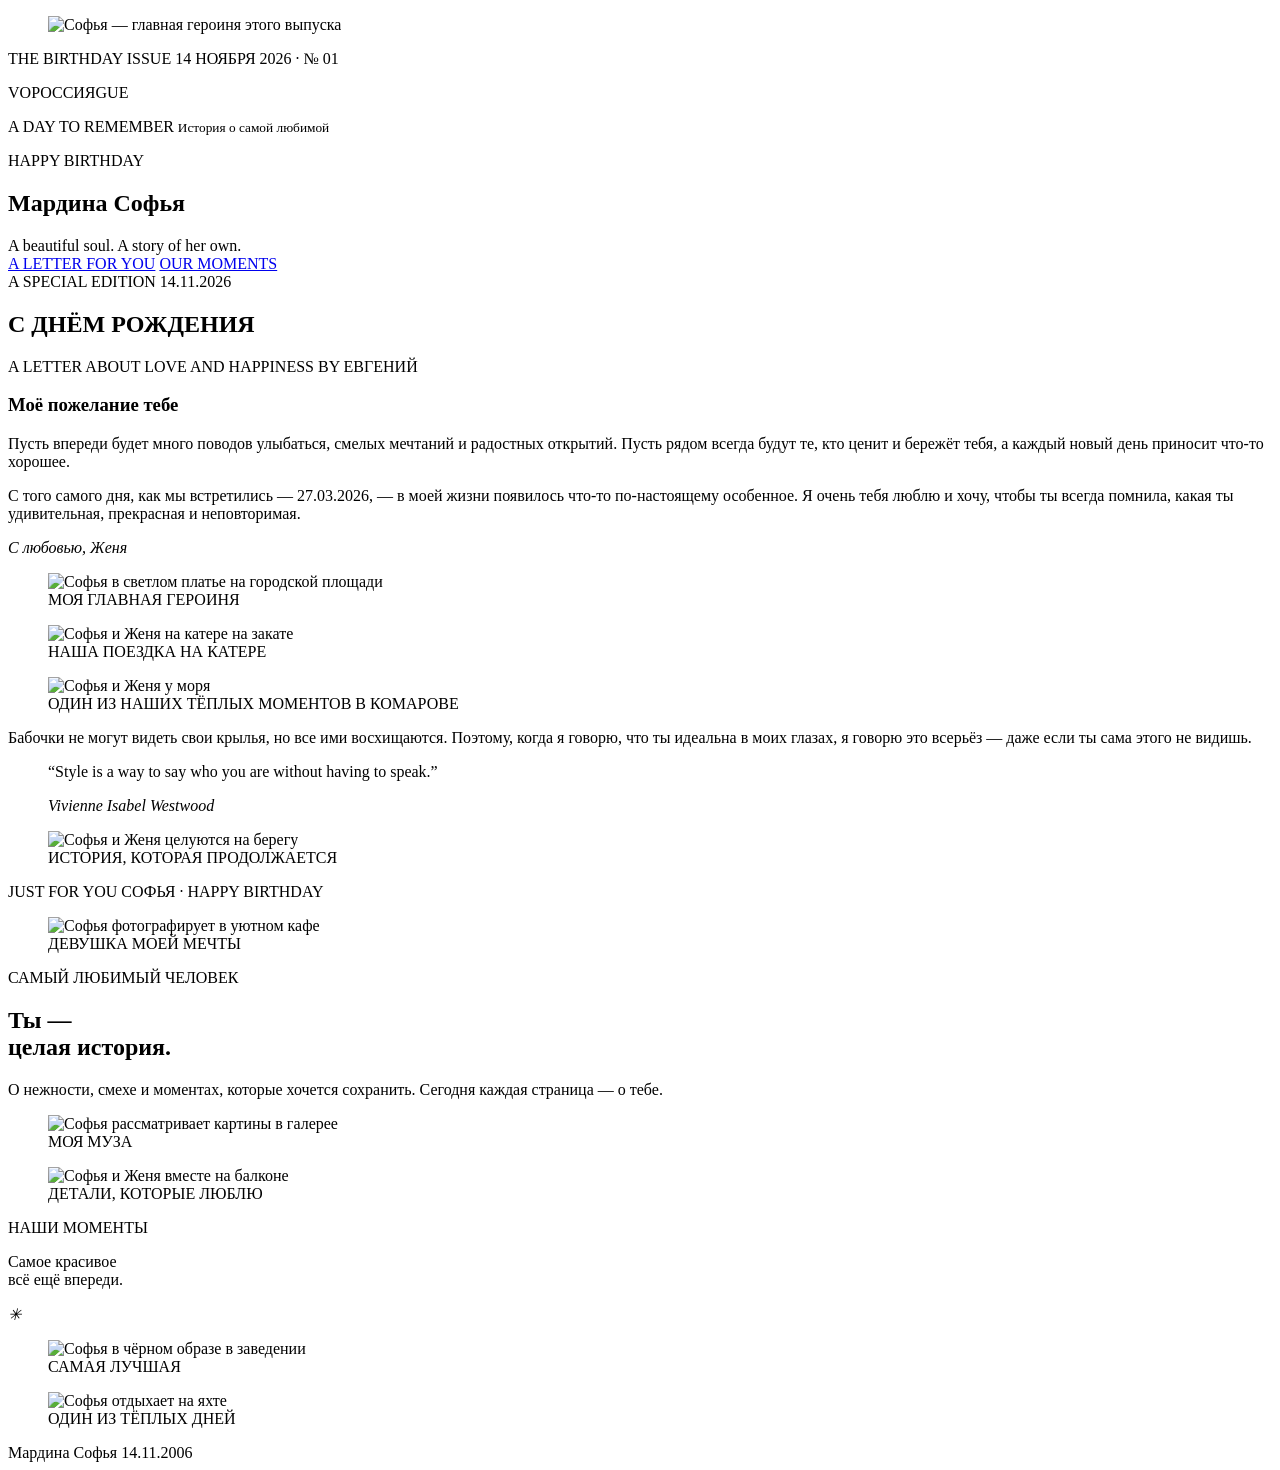
==== index.html @ 13d0acec "Add files via upload" ====
<!doctype html>
<html lang="ru">
	<head>
		<meta charset="utf-8" />
		<meta name="viewport" content="width=device-width, initial-scale=1" />
		<meta name="theme-color" content="#f3d5db" />
		<title>Happy Birthday, Софья!</title>
		<link rel="stylesheet" href="css/style.css" />
	</head>
	<body>
		<main>
			<section class="hero" id="home">
				<figure class="hero-photo">
					<img
						src="./img/обложка.jpg"
						alt="Софья — главная героиня этого выпуска"
					/>
				</figure>
				<div class="cover-shade" aria-hidden="true"></div>
				<div class="cover-topline">
					<span>THE BIRTHDAY ISSUE</span>
					<span>14 НОЯБРЯ 2026 · № 01</span>
				</div>
				<p class="cover-masthead" aria-label="Vogue Россия">
					V<span class="cover-o"
						>O<span class="cover-country">РОССИЯ</span></span
					>GUE
				</p>
				<div class="cover-edition">
					<span>A DAY TO</span>
					<span>REMEMBER</span>
					<small>История о самой любимой</small>
				</div>
				<div class="cover-title">
					<p>HAPPY BIRTHDAY</p>
					<h1>Мардина Софья</h1>
					<span>A beautiful soul. A story of her own.</span>
				</div>
				<nav class="cover-links" aria-label="Разделы сайта">
					<a href="#letter">A LETTER FOR YOU</a>
					<a href="#photos">OUR MOMENTS</a>
				</nav>
			</section>

			<section class="letter" id="letter">
				<article class="feature-article">
					<header class="feature-header">
						<div class="feature-meta">
							<span>A SPECIAL EDITION</span>
							<time datetime="2026-11-14">14.11.2026</time>
						</div>
						<h2>С ДНЁМ РОЖДЕНИЯ</h2>
						<div class="feature-subhead">
							<span>A LETTER ABOUT LOVE AND HAPPINESS</span>
							<span>BY ЕВГЕНИЙ</span>
						</div>
					</header>

					<div class="feature-grid">
						<div class="feature-copy feature-intro">
							<h3>Моё пожелание тебе</h3>
							<p>
								Пусть впереди будет много поводов улыбаться, смелых мечтаний и
								радостных открытий. Пусть рядом всегда будут те, кто ценит и
								бережёт тебя, а каждый новый день приносит что-то хорошее.
							</p>
							<p>
								С того самого дня, как мы встретились — 27.03.2026, — в моей
								жизни появилось что-то по-настоящему особенное. Я очень тебя
								люблю и хочу, чтобы ты всегда помнила, какая ты удивительная,
								прекрасная и неповторимая.
							</p>
							<cite>С любовью, Женя</cite>
						</div>

						<figure class="feature-photo feature-photo-top">
							<img
								class="feature-image"
								src="./img/Платье.jpg"
								alt="Софья в светлом платье на городской площади"
							/>
							<figcaption>МОЯ ГЛАВНАЯ ГЕРОИНЯ</figcaption>
						</figure>

						<figure class="feature-photo feature-photo-extra">
							<img
								class="feature-image"
								src="./img/на катере.jpg"
								alt="Софья и Женя на катере на закате"
							/>
							<figcaption>НАША ПОЕЗДКА НА КАТЕРЕ</figcaption>
						</figure>

						<figure class="feature-photo feature-photo-middle">
							<img
								class="feature-image"
								src="./img/комарова.jpg"
								alt="Софья и Женя у моря"
							/>
							<figcaption>ОДИН ИЗ НАШИХ ТЁПЛЫХ МОМЕНТОВ В КОМАРОВЕ</figcaption>
						</figure>

						<div class="feature-copy feature-butterfly">
							<p>
								Бабочки не могут видеть свои крылья, но все ими восхищаются.
								Поэтому, когда я говорю, что ты идеальна в моих глазах, я говорю
								это всерьёз — даже если ты сама этого не видишь.
							</p>
						</div>

						<div class="feature-copy feature-closing">
							<blockquote class="feature-quote">
								<p>
									“Style is a way to say who you are without having to speak.”
								</p>
								<cite>Vivienne Isabel Westwood</cite>
							</blockquote>
						</div>

						<figure class="feature-photo feature-photo-bottom">
							<img
								class="feature-image"
								src="./img/поцелуй.jpg"
								alt="Софья и Женя целуются на берегу"
							/>
							<figcaption>ИСТОРИЯ, КОТОРАЯ ПРОДОЛЖАЕТСЯ</figcaption>
						</figure>
					</div>

					<footer class="feature-footer">
						<span>JUST FOR YOU</span>
						<span>СОФЬЯ · HAPPY BIRTHDAY</span>
					</footer>
				</article>
			</section>

			<section class="memories" id="photos">
				<div class="editorial-wrap">
					<div
						class="editorial-grid"
						role="group"
						aria-label="Макет журнальной фотосессии"
					>
						<figure class="editorial-photo editorial-photo-main">
							<img
								class="photo-image"
								src="./img/кафе.jpg"
								alt="Софья фотографирует в уютном кафе"
							/>
							<figcaption>ДЕВУШКА МОЕЙ МЕЧТЫ</figcaption>
						</figure>

						<article class="editorial-story">
							<p class="editorial-kicker">САМЫЙ ЛЮБИМЫЙ ЧЕЛОВЕК</p>
							<h2>Ты —<br />целая история.</h2>
							<p>
								О нежности, смехе и моментах, которые хочется сохранить. Сегодня
								каждая страница — о тебе.
							</p>
						</article>

						<figure class="editorial-photo editorial-photo-portrait">
							<img
								class="photo-image"
								src="./img/карины.jpg"
								alt="Софья рассматривает картины в галерее"
							/>
							<figcaption>МОЯ МУЗА</figcaption>
						</figure>

						<figure class="editorial-photo editorial-photo-detail">
							<img
								class="photo-image"
								src="./img/на балконе.jpg"
								alt="Софья и Женя вместе на балконе"
							/>
							<figcaption>ДЕТАЛИ, КОТОРЫЕ ЛЮБЛЮ</figcaption>
						</figure>

						<div class="editorial-quote">
							<span>НАШИ МОМЕНТЫ</span>
							<p>Самое красивое<br />всё ещё впереди.</p>
							<i aria-hidden="true">✳</i>
						</div>

						<figure class="editorial-photo editorial-photo-wide">
							<img
								class="photo-image"
								src="./img/в заведении.jpg"
								alt="Софья в чёрном образе в заведении"
							/>
							<figcaption>САМАЯ ЛУЧШАЯ</figcaption>
						</figure>

						<figure class="editorial-photo editorial-photo-small">
							<img
								class="photo-image"
								src="./img/яхта.jpg"
								alt="Софья отдыхает на яхте"
							/>
							<figcaption>ОДИН ИЗ ТЁПЛЫХ ДНЕЙ</figcaption>
						</figure>
					</div>

					<footer class="editorial-footer">
						<span>Мардина Софья</span>
						<span>14.11.2006</span>
					</footer>
				</div>
			</section>
		</main>
	</body>
</html>
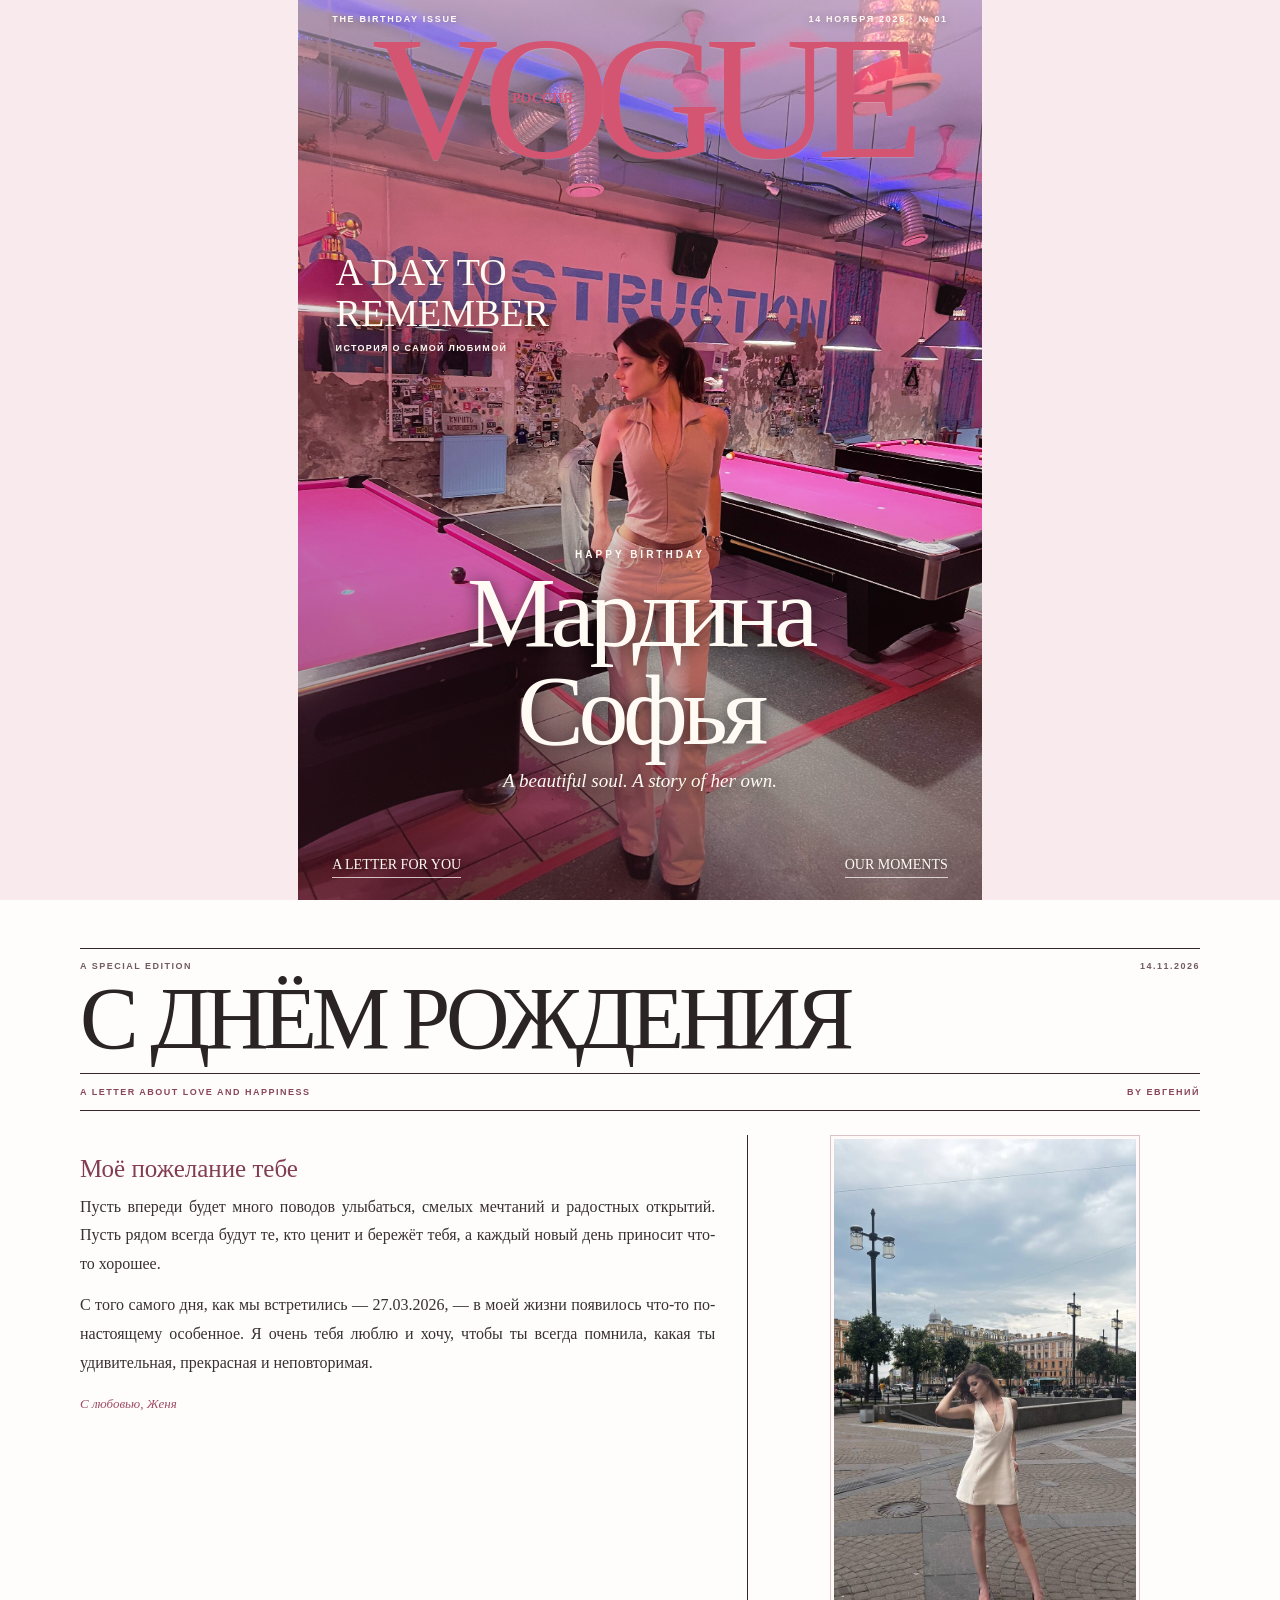
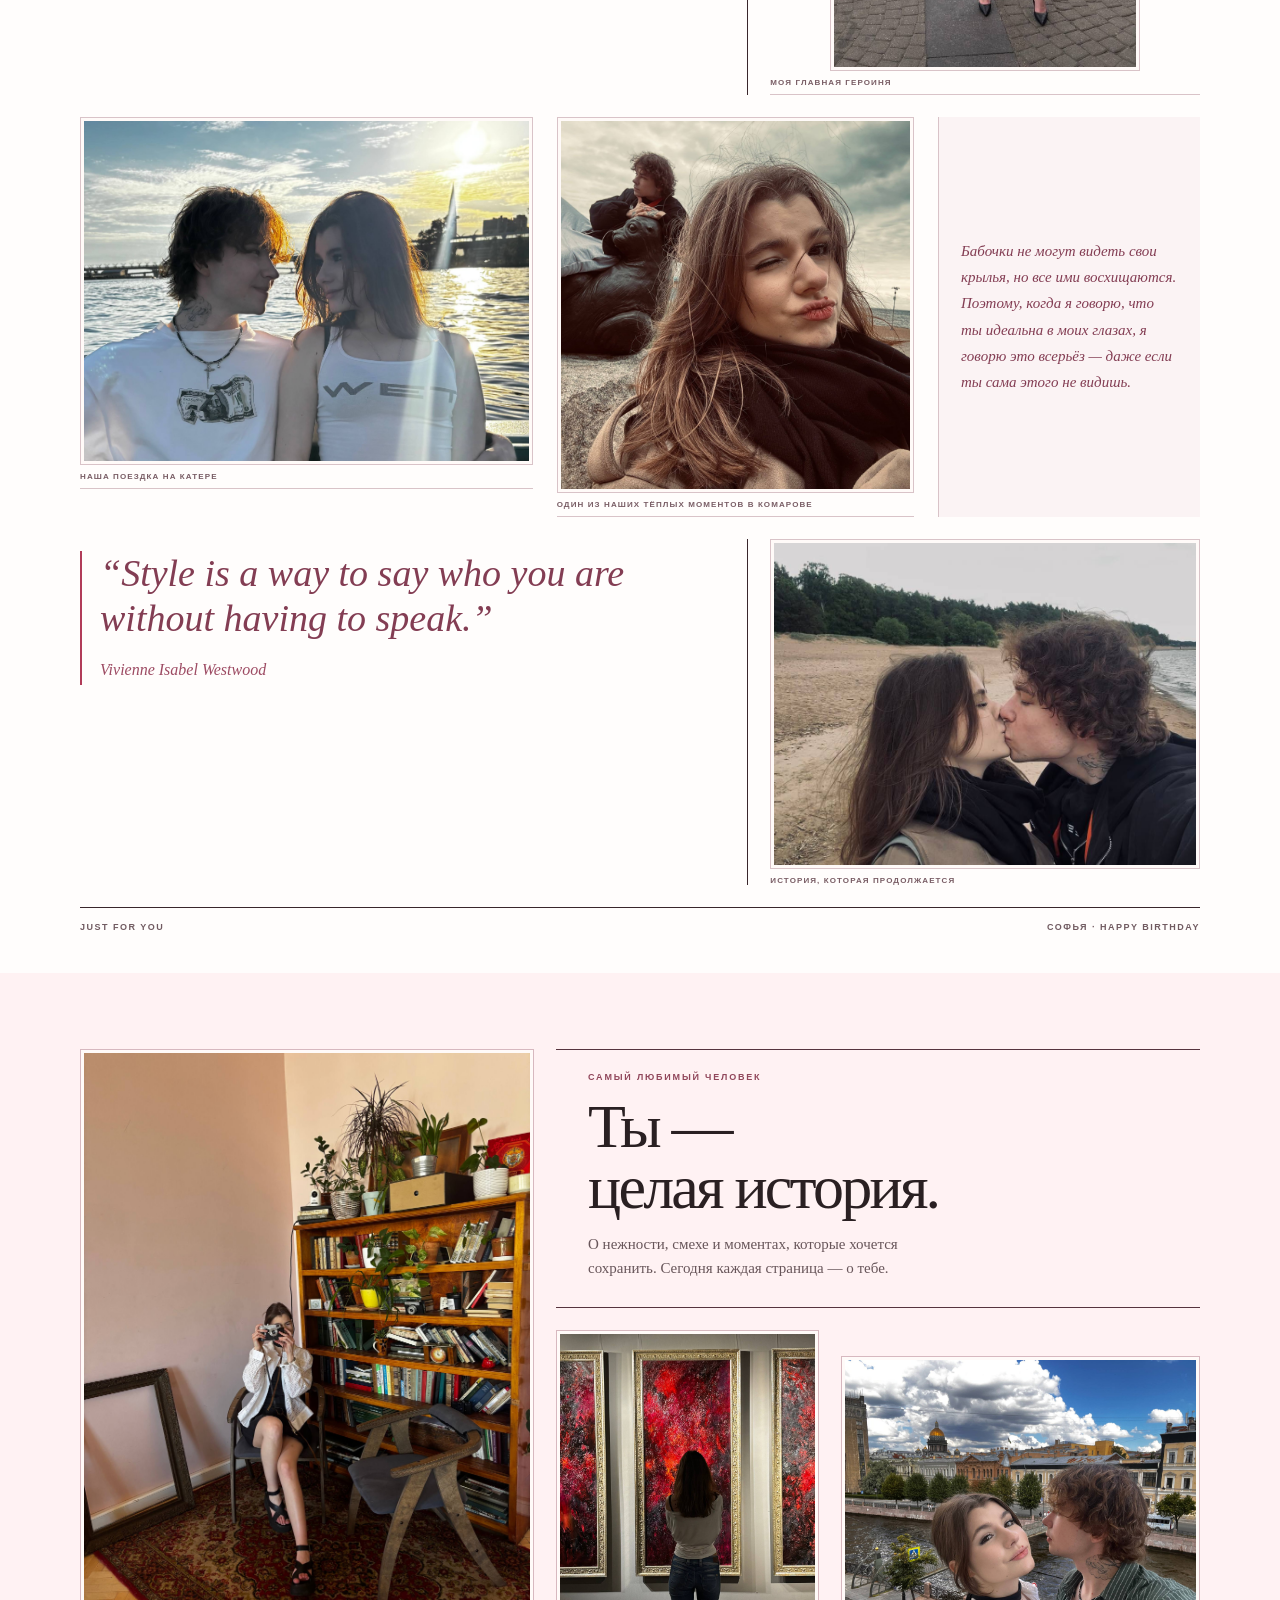
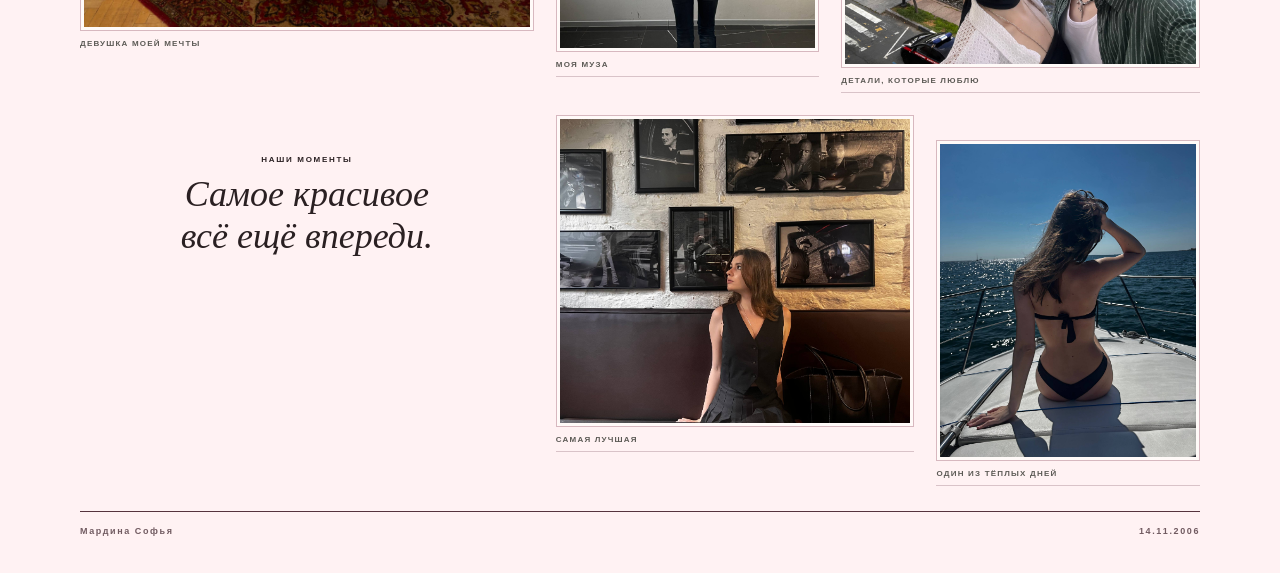
==== commit 9abb5966: "Update index.html" ====
--- a/index.html
+++ b/index.html
@@ -180,7 +180,6 @@
 						<div class="editorial-quote">
 							<span>НАШИ МОМЕНТЫ</span>
 							<p>Самое красивое<br />всё ещё впереди.</p>
-							<i aria-hidden="true">✳</i>
 						</div>
 
 						<figure class="editorial-photo editorial-photo-wide">
--- a/css/style.css
+++ b/css/style.css
@@ -0,0 +1,806 @@
+* { box-sizing: border-box; }
+
+body {
+	margin: 0;
+	background: #f8eaed;
+}
+
+:root {
+	--forest: #61333f;
+	--forest-soft: #844752;
+	--paper: #f8eaed;
+	--ink: #38272a;
+	--muted: #78666a;
+	--coral: #b13c59;
+	--tiffany: #f3d5db;
+	--tiffany-soft: #fff0f1;
+	--tiffany-line: #d89aa8;
+	--dusty-rose: #d8a6aa;
+	font-family: 'DM Sans', 'Segoe UI', sans-serif;
+	color: var(--ink);
+	background: var(--paper);
+	scroll-behavior: smooth;
+}
+
+
+a { color: inherit; }
+
+h1,
+h2 {
+	margin: 0;
+	font-family: 'Playfair Display', Georgia, serif;
+	font-weight: 500;
+}
+
+.eyebrow {
+	margin: 0 0 22px;
+	display: flex;
+	align-items: center;
+	gap: 10px;
+	font-size: 11px;
+	font-weight: 700;
+	letter-spacing: 1.4px;
+	text-transform: uppercase;
+}
+
+.eyebrow > span { width: 20px; height: 2px; background: var(--coral); }
+
+.hero {
+	position: relative;
+	width: min(100%, 76vh);
+	height: min(100svh, 1100px);
+	min-height: 620px;
+	margin: 0 auto;
+	overflow: hidden;
+	color: #fffaf3;
+	background: #281f21;
+}
+
+.hero-photo {
+	position: absolute;
+	inset: 0;
+	margin: 0;
+}
+
+.hero-photo img {
+	width: 100%;
+	height: 100%;
+	display: block;
+	object-fit: cover;
+	object-position: center 42%;
+}
+
+.hero {
+	background:
+		radial-gradient(ellipse at 50% 38%, rgba(232, 151, 168, 0.45), transparent 58%),
+		linear-gradient(145deg, #f4dce1, #d8a6ae 54%, #764854);
+}
+
+.cover-shade {
+	position: absolute;
+	inset: 0;
+	background:
+		linear-gradient(180deg, rgba(255, 236, 239, 0.5) 0%, rgba(255, 236, 239, 0.08) 24%, transparent 45%, rgba(40, 20, 28, 0.48) 100%),
+		linear-gradient(90deg, rgba(82, 36, 50, 0.18), transparent 70%);
+	pointer-events: none;
+}
+
+.cover-topline {
+	position: absolute;
+	top: 14px;
+	right: 5%;
+	left: 5%;
+	display: flex;
+	justify-content: space-between;
+	gap: 16px;
+	font-size: 9px;
+	font-weight: 700;
+	letter-spacing: 1.7px;
+	text-shadow: 0 1px 8px rgba(0, 0, 0, 0.35);
+}
+
+.cover-masthead {
+	position: absolute;
+	top: 1.5%;
+	right: 0;
+	left: 0;
+	margin: 0;
+	color: #d45572;
+	font-family: 'Bodoni MT', Didot, 'Playfair Display', Georgia, serif;
+	font-size: clamp(90px, 18vw, 176px);
+	font-weight: 500;
+	letter-spacing: -0.09em;
+	line-height: 0.95;
+	text-align: center;
+	text-shadow: 0 1px 1px rgba(255, 239, 228, 0.2);
+}
+
+.cover-o {
+	position: relative;
+	display: inline-block;
+}
+
+.cover-country {
+	position: absolute;
+	top: 51%;
+	left: calc(50% + 4px);
+	color: #d45572;
+	font-family: 'Bodoni MT', Didot, 'Playfair Display', Georgia, serif;
+	font-size: clamp(8px, 1.1vw, 14px);
+	font-weight: 600;
+	letter-spacing: 0;
+	line-height: 1;
+	text-shadow: none;
+	transform: translate(-50%, -50%);
+}
+
+.cover-edition {
+	position: absolute;
+	top: 28%;
+	left: 5.5%;
+	display: flex;
+	flex-direction: column;
+	color: #fffaf3;
+	font-family: 'Playfair Display', Georgia, serif;
+	font-size: clamp(22px, 3vw, 38px);
+	line-height: 1.08;
+	text-shadow: 0 2px 14px rgba(0, 0, 0, 0.5);
+}
+
+.cover-edition small {
+	margin-top: 10px;
+	font-family: 'DM Sans', 'Segoe UI', sans-serif;
+	font-size: 9px;
+	font-weight: 600;
+	letter-spacing: 1.3px;
+	text-transform: uppercase;
+}
+
+.cover-title {
+	position: absolute;
+	right: 6%;
+	bottom: 12%;
+	left: 6%;
+	text-align: center;
+	text-shadow: 0 2px 16px rgba(0, 0, 0, 0.6);
+}
+
+.cover-title > p {
+	margin: 0 0 4px;
+	font-size: 10px;
+	font-weight: 700;
+	letter-spacing: 3px;
+}
+
+.cover-title h1 {
+	margin: 0;
+	color: #fffaf3;
+	font-family: 'Bodoni MT', Didot, 'Playfair Display', Georgia, serif;
+	font-size: clamp(56px, 10vw, 100px);
+	font-weight: 500;
+	letter-spacing: -0.055em;
+	line-height: 0.98;
+}
+
+.cover-title > span {
+	margin-top: 10px;
+	display: inline-block;
+	font-family: 'Playfair Display', Georgia, serif;
+	font-size: clamp(14px, 2vw, 19px);
+	font-style: italic;
+}
+
+.cover-links {
+	position: absolute;
+	right: 5%;
+	bottom: 22px;
+	left: 5%;
+	display: flex;
+	justify-content: space-between;
+	gap: 18px;
+}
+
+.cover-links a {
+	padding-bottom: 4px;
+	border-bottom: 1px solid rgba(255, 250, 243, 0.75);
+	font-family: 'Playfair Display', Georgia, serif;
+	font-size: 14px;
+	text-decoration: none;
+	text-shadow: 0 1px 8px rgba(0, 0, 0, 0.5);
+}
+
+.cover-links a:focus-visible {
+	outline: 2px solid #fffaf3;
+	outline-offset: 4px;
+}
+
+.section-wrap { width: min(100% - 48px, 1020px); margin: 0 auto; }
+
+.letter {
+	padding: 48px 0 28px;
+	color: #2a2022;
+	background: #fffdfc;
+}
+
+.feature-article {
+	width: min(100% - 64px, 1120px);
+	margin: 0 auto;
+}
+
+.feature-header {
+	border-top: 1px solid #39262b;
+}
+
+.feature-meta,
+.feature-subhead,
+.feature-footer {
+	display: flex;
+	align-items: center;
+	justify-content: space-between;
+	gap: 16px;
+	font-size: 9px;
+	font-weight: 700;
+	letter-spacing: 1.5px;
+}
+
+.feature-meta {
+	min-height: 34px;
+	color: #715b61;
+}
+
+.feature-meta time { font: inherit; }
+
+.feature-header h2 {
+	margin: 0;
+	color: #2b2425;
+	font-family: 'Playfair Display', 'Bodoni MT', Didot, Georgia, serif;
+	font-size: clamp(48px, 8vw, 88px);
+	font-weight: 400;
+	letter-spacing: -0.06em;
+	line-height: 0.82;
+}
+
+.feature-subhead {
+	min-height: 38px;
+	margin-top: 18px;
+	border-top: 1px solid #39262b;
+	border-bottom: 1px solid #39262b;
+	color: #88465a;
+}
+
+.feature-grid {
+	padding: 24px 0 22px;
+	display: grid;
+	grid-template-columns: repeat(12, minmax(0, 1fr));
+	grid-template-rows: auto auto auto;
+	gap: 22px 24px;
+	align-items: start;
+}
+
+.feature-copy {
+	color: #393033;
+	font-family: 'Playfair Display', Georgia, serif;
+	font-size: 16px;
+	line-height: 1.8;
+	text-align: justify;
+}
+
+.feature-copy p { margin: 0 0 12px; }
+
+.feature-intro h3 {
+	margin: 20px 0 10px;
+	color: #833d53;
+	font-family: 'Playfair Display', Georgia, serif;
+	font-size: 25px;
+	font-weight: 500;
+	line-height: 1.1;
+}
+
+.feature-intro cite {
+	color: #9d4b63;
+	font-size: 13px;
+}
+
+.feature-intro {
+	grid-column: 1 / span 7;
+	grid-row: 1;
+	padding: 0 8px 0 0;
+}
+
+.feature-photo {
+	min-width: 0;
+	margin: 0;
+}
+
+.feature-photo-top {
+	grid-column: 8 / span 5;
+	grid-row: 1;
+	padding-left: 22px;
+	border-left: 1px solid #39262b;
+}
+
+.feature-placeholder {
+	min-height: 180px;
+	aspect-ratio: 1.3;
+	display: flex;
+	flex-direction: column;
+	align-items: center;
+	justify-content: center;
+	gap: 10px;
+	border: 1px solid #d9c3c8;
+	background:
+		linear-gradient(45deg, transparent 49.8%, rgba(153, 81, 103, 0.1) 50%, transparent 50.2%),
+		linear-gradient(-45deg, transparent 49.8%, rgba(153, 81, 103, 0.1) 50%, transparent 50.2%),
+		#f5e9eb;
+	color: #906c76;
+	text-align: center;
+}
+
+.feature-image {
+	width: 100%;
+	height: auto;
+	display: block;
+	margin-inline: auto;
+	padding: 3px;
+	border: 1px solid #d9c3c8;
+	background: #fffaf8;
+}
+
+.feature-photo-top .feature-image { width: min(82%, 310px); }
+.feature-photo-extra .feature-image {
+	aspect-ratio: 1.3;
+	object-fit: cover;
+}
+.feature-photo-middle .feature-image {
+	aspect-ratio: 0.95;
+	object-fit: cover;
+}
+.feature-photo-bottom .feature-image {
+	aspect-ratio: 1.3;
+	object-fit: cover;
+}
+
+.feature-placeholder span:first-child {
+	font-family: 'Playfair Display', Georgia, serif;
+	font-size: 32px;
+	font-style: italic;
+}
+
+.feature-placeholder span:last-child {
+	font-size: 8px;
+	font-weight: 700;
+	letter-spacing: 1.5px;
+}
+
+.feature-photo figcaption {
+	padding-top: 7px;
+	color: #795d65;
+	font-size: 8px;
+	font-weight: 700;
+	letter-spacing: 1.1px;
+}
+
+.feature-photo-top figcaption {
+	padding-bottom: 7px;
+	border-bottom: 1px solid #d9c3c8;
+}
+
+.feature-photo-extra figcaption,
+.feature-photo-middle figcaption {
+	padding-bottom: 7px;
+	border-bottom: 1px solid #d9c3c8;
+}
+
+.feature-photo-extra {
+	grid-column: 1 / span 5;
+	grid-row: 2;
+}
+
+.feature-photo-middle {
+	grid-column: 6 / span 4;
+	grid-row: 2;
+}
+
+.feature-photo-middle .feature-placeholder { aspect-ratio: 0.95; }
+
+.feature-butterfly {
+	grid-column: 10 / span 3;
+	grid-row: 2;
+	align-self: stretch;
+	display: flex;
+	align-items: center;
+	padding: 22px;
+	border-left: 1px solid #d9c3c8;
+	background: #fbf3f4;
+	color: #833d53;
+	font-family: 'Playfair Display', 'Bodoni MT', Didot, Georgia, serif;
+	font-size: 15px;
+	font-style: italic;
+	line-height: 1.75;
+	text-align: left;
+}
+
+.feature-butterfly p { margin: 0; }
+
+.feature-closing {
+	grid-column: 1 / span 7;
+	grid-row: 3;
+	padding: 12px 20px 0 0;
+}
+
+.feature-quote {
+	margin: 0;
+	padding-left: 18px;
+	border-left: 2px solid #b13c59;
+	color: #833d53;
+}
+
+.feature-quote p {
+	margin: 0 0 14px;
+	font-family: 'Playfair Display', Georgia, serif;
+	font-size: clamp(24px, 3.2vw, 38px);
+	font-style: italic;
+	line-height: 1.2;
+	text-align: left;
+}
+
+.feature-quote cite {
+	color: #9d4b63;
+	font-family: 'Playfair Display', Georgia, serif;
+	font-size: 16px;
+}
+
+.feature-photo-bottom {
+	grid-column: 8 / span 5;
+	grid-row: 3;
+	padding-left: 22px;
+	border-left: 1px solid #39262b;
+}
+
+.feature-photo-bottom .feature-placeholder { aspect-ratio: 1.7; }
+
+.feature-footer {
+	min-height: 38px;
+	border-top: 1px solid #39262b;
+	color: #715b61;
+}
+
+.memories {
+	padding: 46px 0 24px;
+	scroll-margin-top: 0;
+	color: #2a2022;
+	background: #fff2f3;
+}
+
+.editorial-wrap {
+	width: min(100% - 64px, 1120px);
+	margin: 0 auto;
+}
+
+.editorial-footer {
+	display: flex;
+	align-items: center;
+	justify-content: space-between;
+	gap: 16px;
+	font-size: 9px;
+	font-weight: 700;
+	letter-spacing: 1.6px;
+}
+
+.editorial-grid {
+	padding: 30px 0 25px;
+	display: grid;
+	grid-template-columns: repeat(12, minmax(0, 1fr));
+	grid-template-rows: auto auto auto;
+	gap: 22px;
+	align-items: start;
+}
+
+.editorial-photo {
+	min-width: 0;
+	margin: 0;
+}
+
+.photo-placeholder {
+	position: relative;
+	min-height: 180px;
+	display: flex;
+	flex-direction: column;
+	align-items: center;
+	justify-content: center;
+	gap: 12px;
+	overflow: hidden;
+	border: 1px solid #d7b8bf;
+	background-color: #f1e3e4;
+	background-image:
+		linear-gradient(45deg, transparent 49.8%, rgba(128, 61, 81, 0.1) 50%, transparent 50.2%),
+		linear-gradient(-45deg, transparent 49.8%, rgba(128, 61, 81, 0.1) 50%, transparent 50.2%);
+	background-size: 100% 100%;
+	color: #906c76;
+	text-align: center;
+}
+
+.photo-placeholder span:first-child {
+	font-family: 'Playfair Display', 'Bodoni MT', Didot, Georgia, serif;
+	font-size: 34px;
+	font-style: italic;
+}
+
+.photo-placeholder span:last-child {
+	font-size: 8px;
+	font-weight: 700;
+	letter-spacing: 1.4px;
+}
+
+.photo-image {
+	width: 100%;
+	display: block;
+	padding: 3px;
+	border: 1px solid #d7b8bf;
+	background: #fffaf8;
+	object-fit: cover;
+}
+
+.editorial-photo figcaption {
+	padding-top: 8px;
+	color: #5c5a55;
+	font-size: 8px;
+	font-weight: 700;
+	letter-spacing: 1.2px;
+}
+
+.editorial-photo-portrait figcaption,
+.editorial-photo-detail figcaption,
+.editorial-photo-wide figcaption,
+.editorial-photo-small figcaption {
+	padding-bottom: 7px;
+	border-bottom: 1px solid #d9c3c8;
+}
+
+.editorial-photo-main {
+	grid-column: 1 / span 5;
+	grid-row: 1 / span 2;
+}
+
+.editorial-photo-main .photo-placeholder,
+.editorial-photo-main .photo-image { aspect-ratio: 0.78; }
+
+.editorial-story {
+	grid-column: 6 / span 7;
+	grid-row: 1;
+	padding: 22px 4% 14px 5%;
+	border-top: 1px solid #56343e;
+	border-bottom: 1px solid #56343e;
+}
+
+.editorial-kicker {
+	margin: 0 0 14px;
+	color: #91475b;
+	font-size: 9px;
+	font-weight: 700;
+	letter-spacing: 1.8px;
+}
+
+.editorial-story h2 {
+	margin: 0 0 14px;
+	font-family: 'Playfair Display', 'Bodoni MT', Didot, Georgia, serif;
+	font-size: clamp(38px, 5.2vw, 62px);
+	font-weight: 400;
+	letter-spacing: -0.045em;
+	line-height: 0.98;
+}
+
+.editorial-story > p:not(.editorial-kicker) {
+	max-width: 340px;
+	margin: 0 0 12px;
+	color: #68565a;
+	font-family: 'Playfair Display', Georgia, serif;
+	font-size: 15px;
+	line-height: 1.65;
+}
+
+.editorial-byline {
+	font-size: 9px;
+	font-style: italic;
+	letter-spacing: 0.6px;
+}
+
+.editorial-photo-portrait {
+	grid-column: 6 / span 3;
+	grid-row: 2;
+}
+
+.editorial-photo-portrait .photo-placeholder,
+.editorial-photo-portrait .photo-image { aspect-ratio: 0.82; }
+
+.editorial-photo-detail {
+	grid-column: 9 / span 4;
+	grid-row: 2;
+	margin-top: 26px;
+}
+
+.editorial-photo-detail .photo-placeholder,
+.editorial-photo-detail .photo-image { aspect-ratio: 1.15; }
+
+.editorial-quote {
+	grid-column: 1 / span 5;
+	grid-row: 3;
+	min-height: 180px;
+	padding: 20px 10% 8px;
+	display: flex;
+	flex-direction: column;
+	align-items: center;
+	justify-content: center;
+	text-align: center;
+}
+
+.editorial-quote > span {
+	font-size: 8px;
+	font-weight: 700;
+	letter-spacing: 1.7px;
+}
+
+.editorial-quote p {
+	margin: 10px 0;
+	font-family: 'Playfair Display', 'Bodoni MT', Didot, Georgia, serif;
+	font-size: clamp(24px, 3vw, 36px);
+	font-style: italic;
+	line-height: 1.15;
+}
+
+.editorial-quote i {
+	font-size: 17px;
+	font-style: normal;
+}
+
+.editorial-photo-wide {
+	grid-column: 6 / span 4;
+	grid-row: 3;
+}
+
+.editorial-photo-wide .photo-placeholder { aspect-ratio: 1.15; }
+.editorial-photo-wide .photo-image {
+	aspect-ratio: 1.15;
+	object-fit: cover;
+}
+
+.editorial-photo-small {
+	grid-column: 10 / span 3;
+	grid-row: 3;
+	margin-top: 25px;
+}
+
+.editorial-photo-small .photo-placeholder,
+.editorial-photo-small .photo-image { aspect-ratio: 0.82; }
+
+.editorial-footer {
+	min-height: 38px;
+	border-top: 1px solid #56343e;
+	color: #715b61;
+}
+
+@media (min-width: 761px) and (max-width: 900px) {
+	.hero {
+		width: min(100%, 76vh);
+		height: min(100svh, 1100px);
+		min-height: 620px;
+	}
+
+	.section-wrap { width: min(100% - 56px, 1020px); }
+	.feature-article { width: min(100% - 48px, 1120px); }
+	.feature-grid { column-gap: 18px; }
+	.feature-copy { font-size: 15px; }
+	.feature-butterfly { grid-column: 1 / span 12; grid-row: 3; min-height: 130px; }
+	.feature-closing { grid-row: 4; }
+	.feature-photo-bottom { grid-row: 4; }
+	.feature-photo-bottom .feature-placeholder { width: 100%; }
+	.editorial-wrap { width: min(100% - 48px, 1120px); }
+	.editorial-story { padding: 16px 3% 12px; }
+	.editorial-story h2 { font-size: 42px; }
+}
+
+@media (max-width: 760px) {
+	.hero { width: 100%; height: min(100svh, 920px); min-height: 620px; }
+	.cover-masthead { top: 3%; font-size: clamp(82px, 19vw, 132px); }
+	.cover-edition { top: 27%; left: 6%; font-size: clamp(22px, 6vw, 34px); }
+	.cover-edition small { font-size: 8px; }
+	.cover-title { bottom: 12%; }
+	.letter { padding: 32px 0 20px; }
+	.feature-article { width: min(100% - 40px, 620px); }
+	.feature-meta, .feature-subhead, .feature-footer { font-size: 8px; letter-spacing: 0.9px; }
+	.feature-header h2 { font-size: clamp(50px, 10vw, 74px); }
+	.feature-grid { grid-template-columns: repeat(6, minmax(0, 1fr)); gap: 18px 16px; padding: 20px 0; }
+	.feature-copy { font-size: 14px; line-height: 1.7; }
+	.feature-intro { grid-column: 1 / span 4; grid-row: 1; padding: 0; }
+	.feature-photo-top { grid-column: 5 / span 2; grid-row: 1; padding-left: 12px; }
+	.feature-photo-extra { grid-column: 1 / span 3; grid-row: 2; }
+	.feature-photo-middle { grid-column: 4 / span 3; grid-row: 2; }
+	.feature-butterfly { grid-column: 1 / span 6; grid-row: 3; min-height: 150px; }
+	.feature-intro h3 { font-size: 23px; }
+	.feature-closing { grid-column: 1 / span 4; grid-row: 4; padding: 8px 0 0; }
+	.feature-photo-bottom { grid-column: 5 / span 2; grid-row: 4; padding-left: 12px; }
+	.feature-placeholder { min-height: 120px; }
+	.feature-photo-top .feature-placeholder, .feature-photo-bottom .feature-placeholder { aspect-ratio: 0.82; }
+	.memories { padding-top: 30px; }
+	.editorial-wrap { width: min(100% - 40px, 620px); }
+	.editorial-footer { font-size: 8px; letter-spacing: 1px; }
+	.editorial-grid { grid-template-columns: repeat(6, minmax(0, 1fr)); gap: 16px; padding-top: 22px; }
+	.editorial-photo-main { grid-column: 1 / span 3; grid-row: 1 / span 2; }
+	.editorial-story { grid-column: 4 / span 3; grid-row: 1; padding: 12px 0; }
+	.editorial-story h2 { font-size: clamp(32px, 6vw, 42px); }
+	.editorial-kicker { font-size: 8px; }
+	.editorial-story > p:not(.editorial-kicker) { font-size: 14px; }
+	.editorial-photo-portrait { grid-column: 4 / span 3; grid-row: 2; }
+	.editorial-photo-detail { grid-column: 1 / span 3; grid-row: 3; margin-top: 0; }
+	.editorial-quote { grid-column: 4 / span 3; grid-row: 3; min-height: 150px; padding-inline: 0; }
+	.editorial-quote p { font-size: 27px; }
+	.editorial-photo-wide { grid-column: 1 / span 4; grid-row: 4; }
+	.editorial-photo-small { grid-column: 5 / span 2; grid-row: 4; width: 100%; margin: 0; }
+	.photo-placeholder { min-height: 140px; }
+	.editorial-photo-detail .photo-placeholder,
+	.editorial-photo-detail .photo-image { min-height: 110px; }
+}
+
+@media (min-width: 601px) and (max-width: 760px) {
+	.feature-intro { grid-column: 1 / span 6; grid-row: 1; }
+	.feature-photo-top { grid-column: 1 / span 6; grid-row: 2; padding: 0; border: 0; }
+	.feature-photo-extra { grid-column: 1 / span 3; grid-row: 3; }
+	.feature-photo-middle { grid-column: 4 / span 3; grid-row: 3; }
+	.feature-butterfly { grid-column: 1 / span 6; grid-row: 4; }
+	.feature-closing { grid-column: 1 / span 4; grid-row: 5; }
+	.feature-photo-bottom { grid-column: 5 / span 2; grid-row: 5; padding-left: 12px; }
+}
+
+@media (max-width: 600px) {
+	.section-wrap { width: min(100% - 36px, 1020px); }
+	.hero { min-height: 620px; }
+	.cover-topline { top: 12px; font-size: 7px; letter-spacing: 1.1px; }
+	.cover-masthead { top: 4%; font-size: clamp(74px, 19vw, 90px); }
+	.cover-edition { top: 25%; font-size: 23px; }
+	.cover-title { bottom: 13%; }
+	.cover-title h1 { font-size: clamp(52px, 14vw, 70px); }
+	.cover-title > p { font-size: 9px; letter-spacing: 2px; }
+	.cover-title > span { max-width: 260px; font-size: 14px; }
+	.cover-links { bottom: 18px; gap: 12px; }
+	.cover-links a { font-size: 12px; }
+	.feature-article, .editorial-wrap { width: min(100% - 32px, 520px); }
+	.feature-meta span { letter-spacing: 0.7px; }
+	.feature-subhead { font-size: 7px; letter-spacing: 0.55px; }
+	.feature-grid { grid-template-columns: repeat(2, minmax(0, 1fr)); gap: 16px; }
+	.feature-copy { font-size: 15px; line-height: 1.75; }
+	.feature-intro { grid-column: 1 / span 2; grid-row: 1; }
+	.feature-photo-top { grid-column: 1 / span 2; grid-row: 2; padding: 0; border: 0; }
+	.feature-photo-top .feature-placeholder { aspect-ratio: 1.25; }
+	.feature-photo-extra { grid-column: 1 / span 2; grid-row: 3; }
+	.feature-photo-extra .feature-image { aspect-ratio: 1.15; }
+	.feature-photo-middle { grid-column: 1 / span 2; grid-row: 4; width: 82%; justify-self: center; }
+	.feature-photo-middle .feature-placeholder { aspect-ratio: 1.15; }
+	.feature-photo-middle .feature-image { aspect-ratio: 1.15; }
+	.feature-intro h3 { font-size: 27px; }
+	.feature-butterfly { grid-column: 1 / span 2; grid-row: 5; min-height: 0; padding: 18px; }
+	.feature-closing { grid-column: 1 / span 2; grid-row: 6; padding: 0; }
+	.feature-photo-bottom { grid-column: 1 / span 2; grid-row: 7; padding: 0; border: 0; }
+	.feature-photo-bottom .feature-placeholder { aspect-ratio: 1.5; }
+	.feature-photo-bottom .feature-image { aspect-ratio: 1.5; }
+	.feature-footer { font-size: 7px; letter-spacing: 0.5px; }
+	.editorial-grid { grid-template-columns: repeat(2, minmax(0, 1fr)); gap: 14px; }
+	.editorial-photo-main { grid-column: 1 / span 2; grid-row: 1; }
+	.editorial-photo-main .photo-placeholder,
+	.editorial-photo-main .photo-image { aspect-ratio: 1.2; }
+	.editorial-story { grid-column: 1 / span 2; grid-row: 2; padding: 18px 0; }
+	.editorial-story h2 { font-size: 44px; }
+	.editorial-photo-portrait { grid-column: 1; grid-row: 3; }
+	.editorial-photo-detail { grid-column: 2; grid-row: 3; margin-top: 18px; }
+	.editorial-quote { grid-column: 1 / span 2; grid-row: 4; min-height: 130px; }
+	.editorial-photo-wide { grid-column: 1 / span 2; grid-row: 5; }
+	.editorial-photo-wide .photo-placeholder,
+	.editorial-photo-wide .photo-image { aspect-ratio: 1.2; }
+	.editorial-photo-small { grid-column: 1 / span 2; grid-row: 6; width: 70%; margin: 0 auto; }
+	.editorial-photo-small .photo-placeholder,
+	.editorial-photo-small .photo-image { aspect-ratio: 1.2; }
+	.editorial-footer { font-size: 7px; }
+}
+
+@media (prefers-reduced-motion: reduce) {
+	*, *::before, *::after { scroll-behavior: auto !important; transition-duration: 0.01ms !important; }
+}
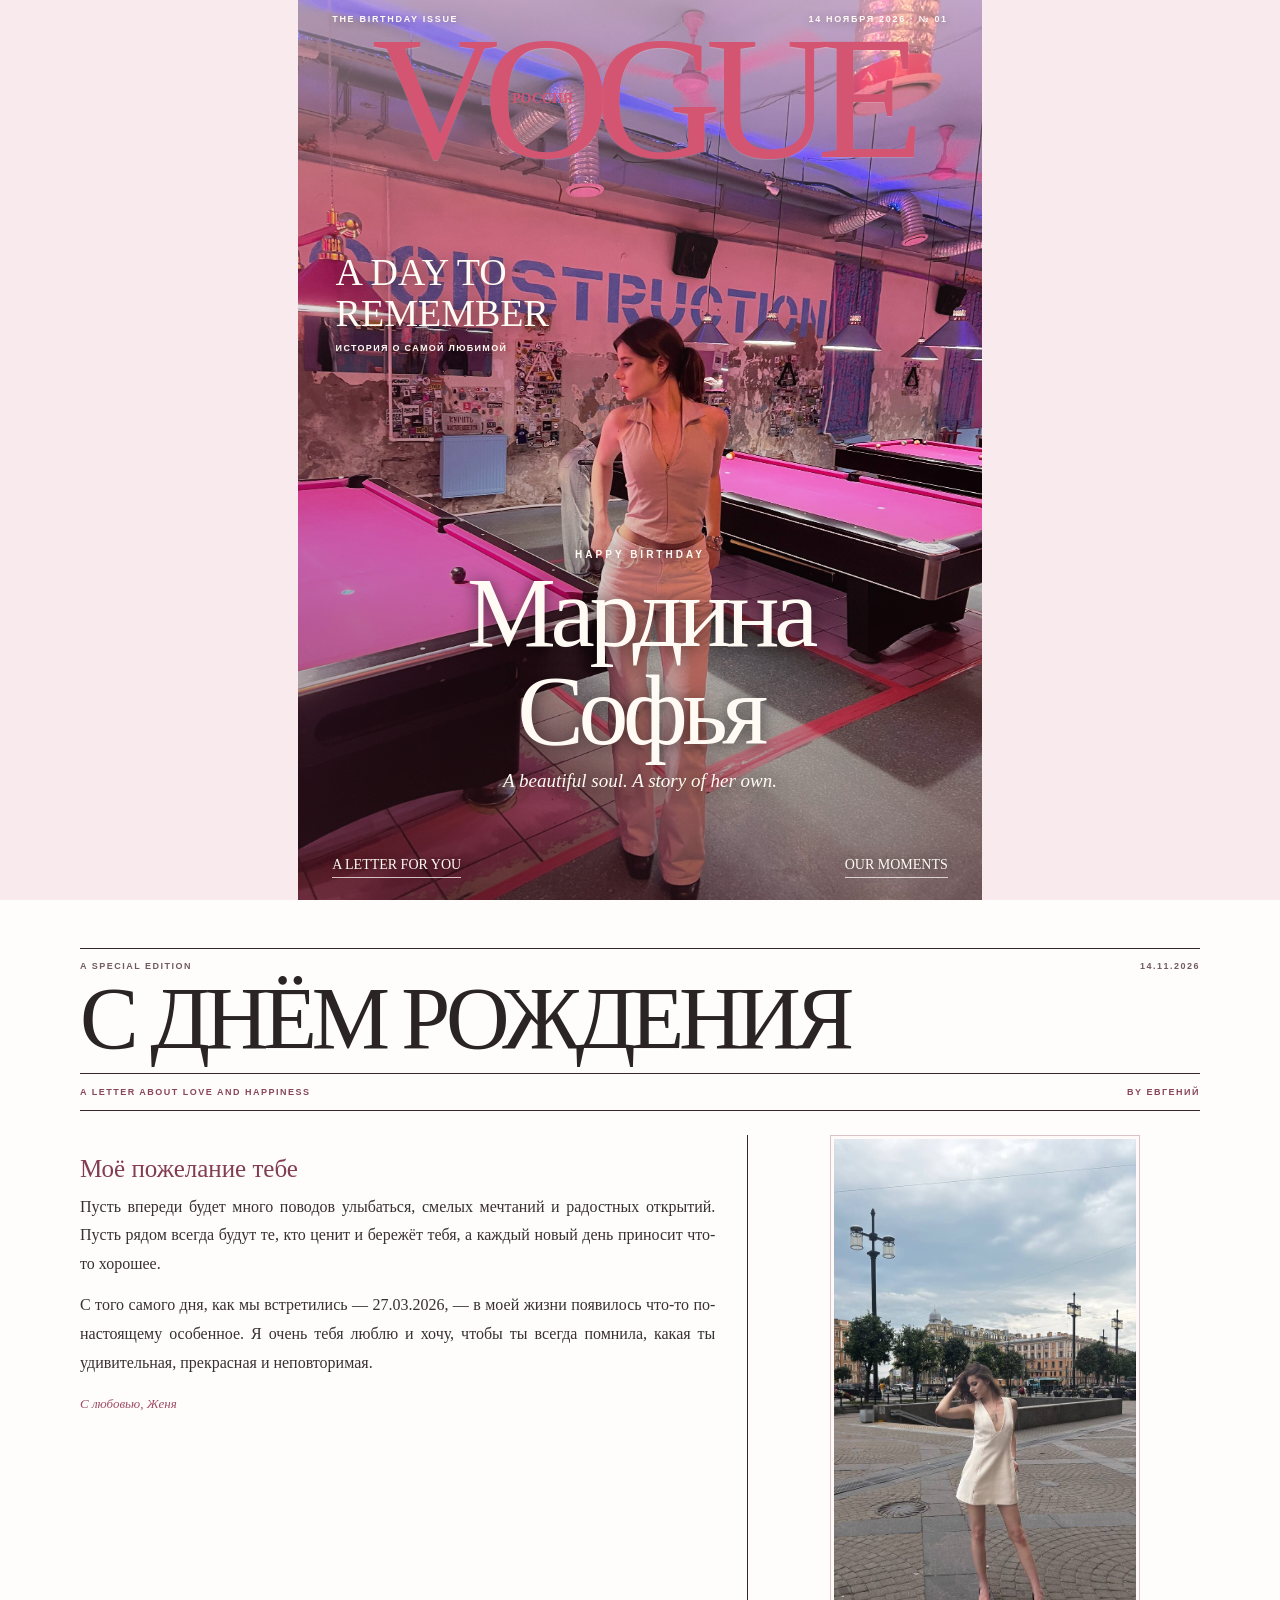
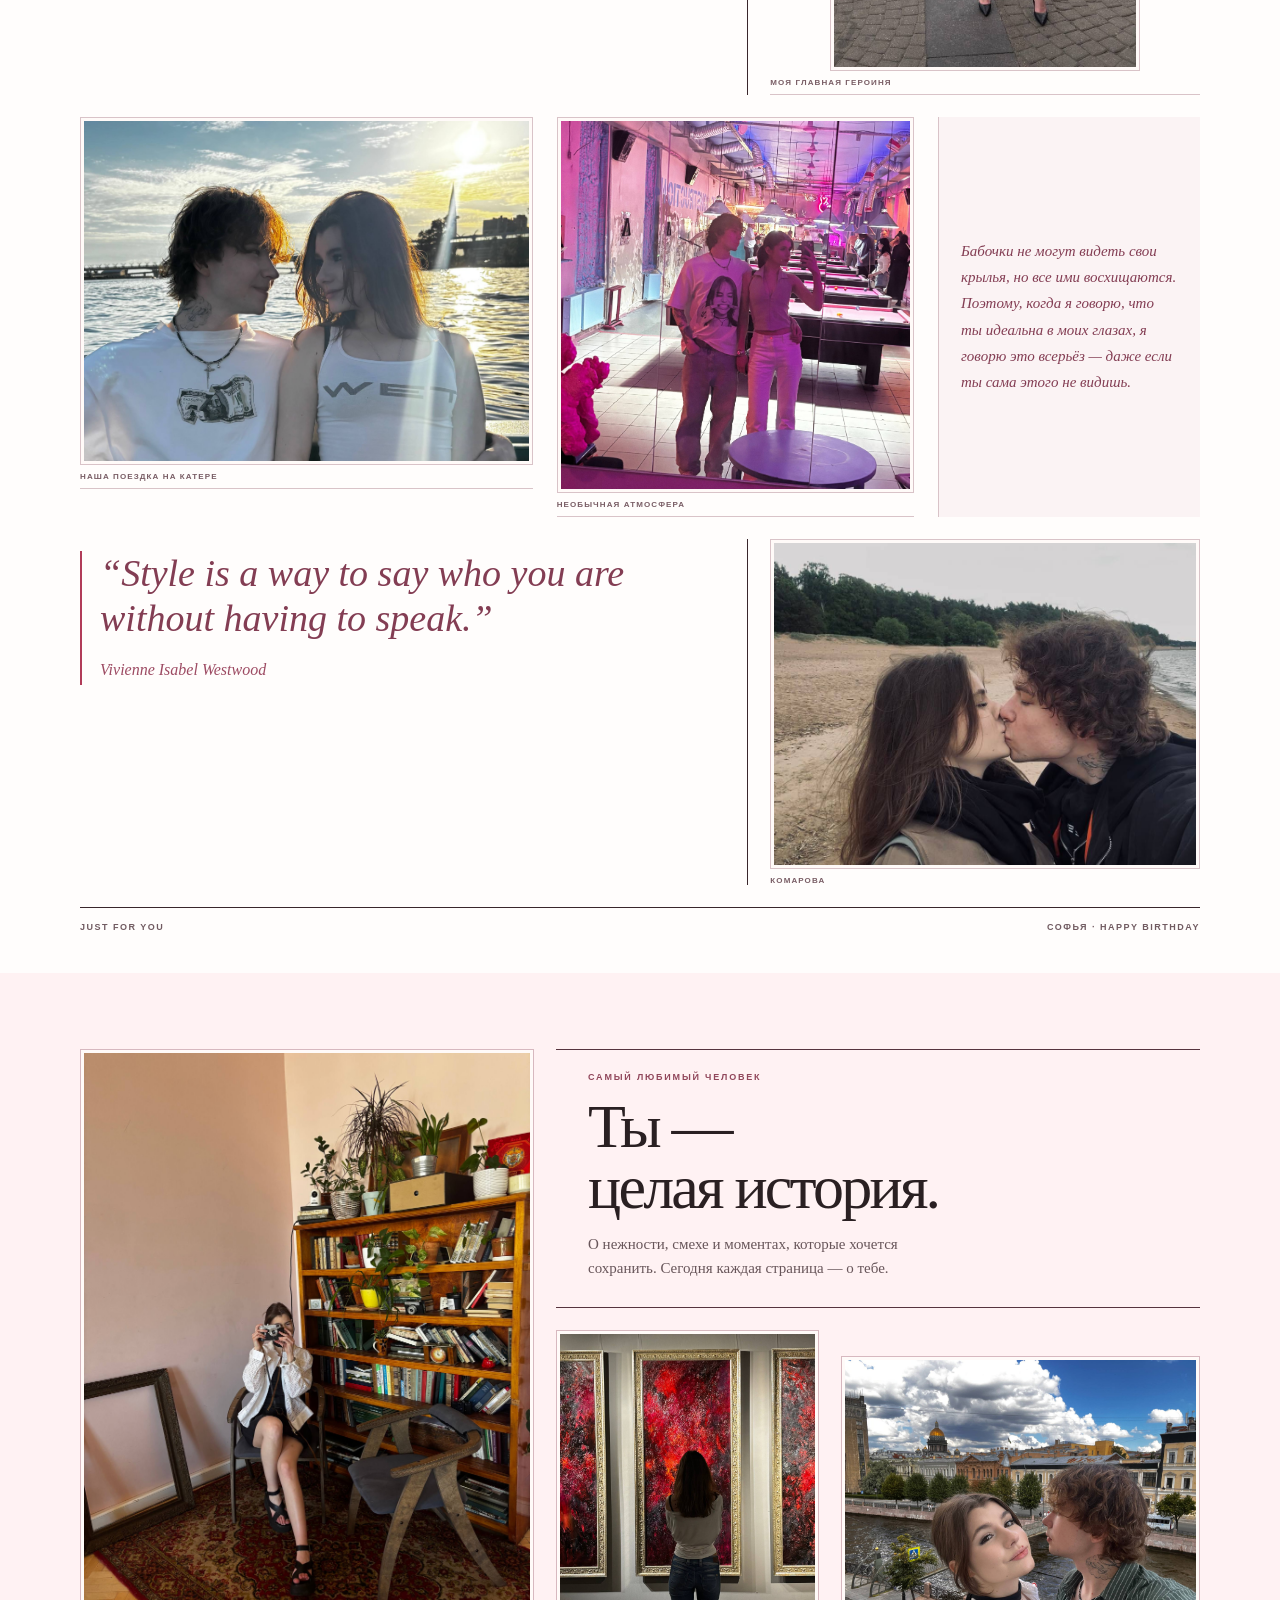
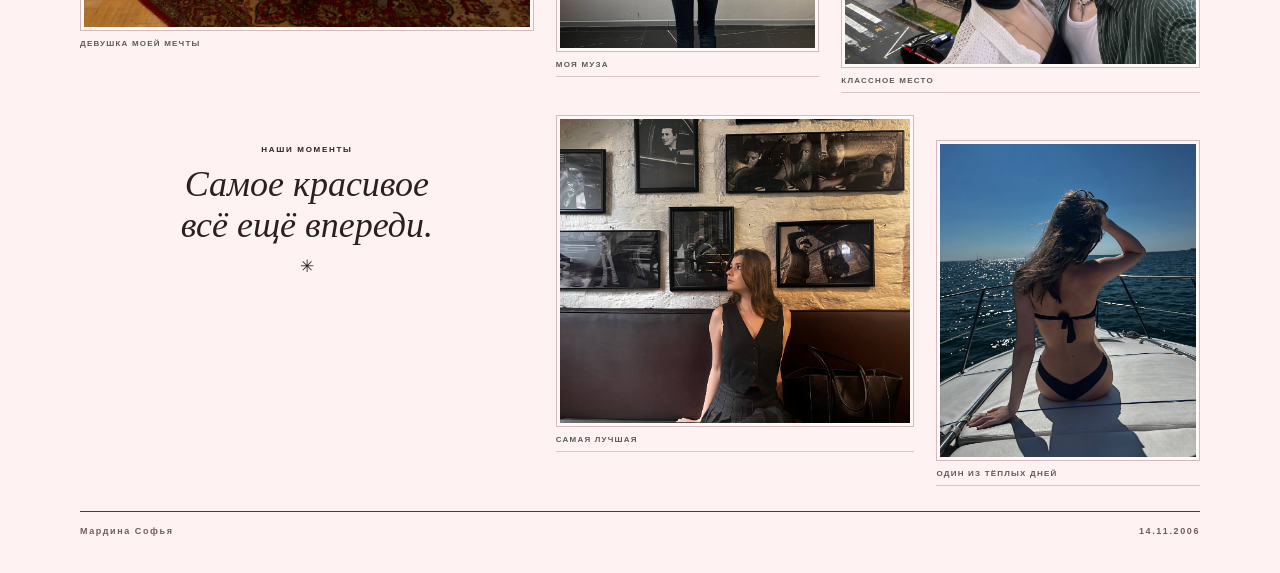
==== commit bf366ee2: "Change birthday greeting and add favicon Updated the birthday message and added favicon." ====
--- a/index.html
+++ b/index.html
@@ -4,7 +4,8 @@
 		<meta charset="utf-8" />
 		<meta name="viewport" content="width=device-width, initial-scale=1" />
 		<meta name="theme-color" content="#f3d5db" />
-		<title>Happy Birthday, Софья!</title>
+		<title>Happy Birthday, Сонечка!</title>
+		<link rel="icon" type="image/svg+xml" href="./favicon.svg" />
 		<link rel="stylesheet" href="css/style.css" />
 	</head>
 	<body>
@@ -94,10 +95,10 @@
 						<figure class="feature-photo feature-photo-middle">
 							<img
 								class="feature-image"
-								src="./img/комарова.jpg"
+								src="./img/pink.jpg"
 								alt="Софья и Женя у моря"
 							/>
-							<figcaption>ОДИН ИЗ НАШИХ ТЁПЛЫХ МОМЕНТОВ В КОМАРОВЕ</figcaption>
+							<figcaption>НЕОБЫЧНАЯ АТМОСФЕРА</figcaption>
 						</figure>
 
 						<div class="feature-copy feature-butterfly">
@@ -123,7 +124,7 @@
 								src="./img/поцелуй.jpg"
 								alt="Софья и Женя целуются на берегу"
 							/>
-							<figcaption>ИСТОРИЯ, КОТОРАЯ ПРОДОЛЖАЕТСЯ</figcaption>
+							<figcaption>КОМАРОВА</figcaption>
 						</figure>
 					</div>
 
@@ -174,12 +175,13 @@
 								src="./img/на балконе.jpg"
 								alt="Софья и Женя вместе на балконе"
 							/>
-							<figcaption>ДЕТАЛИ, КОТОРЫЕ ЛЮБЛЮ</figcaption>
+							<figcaption>КЛАССНОЕ МЕСТО</figcaption>
 						</figure>
 
 						<div class="editorial-quote">
 							<span>НАШИ МОМЕНТЫ</span>
 							<p>Самое красивое<br />всё ещё впереди.</p>
+							<i aria-hidden="true">✳</i>
 						</div>
 
 						<figure class="editorial-photo editorial-photo-wide">
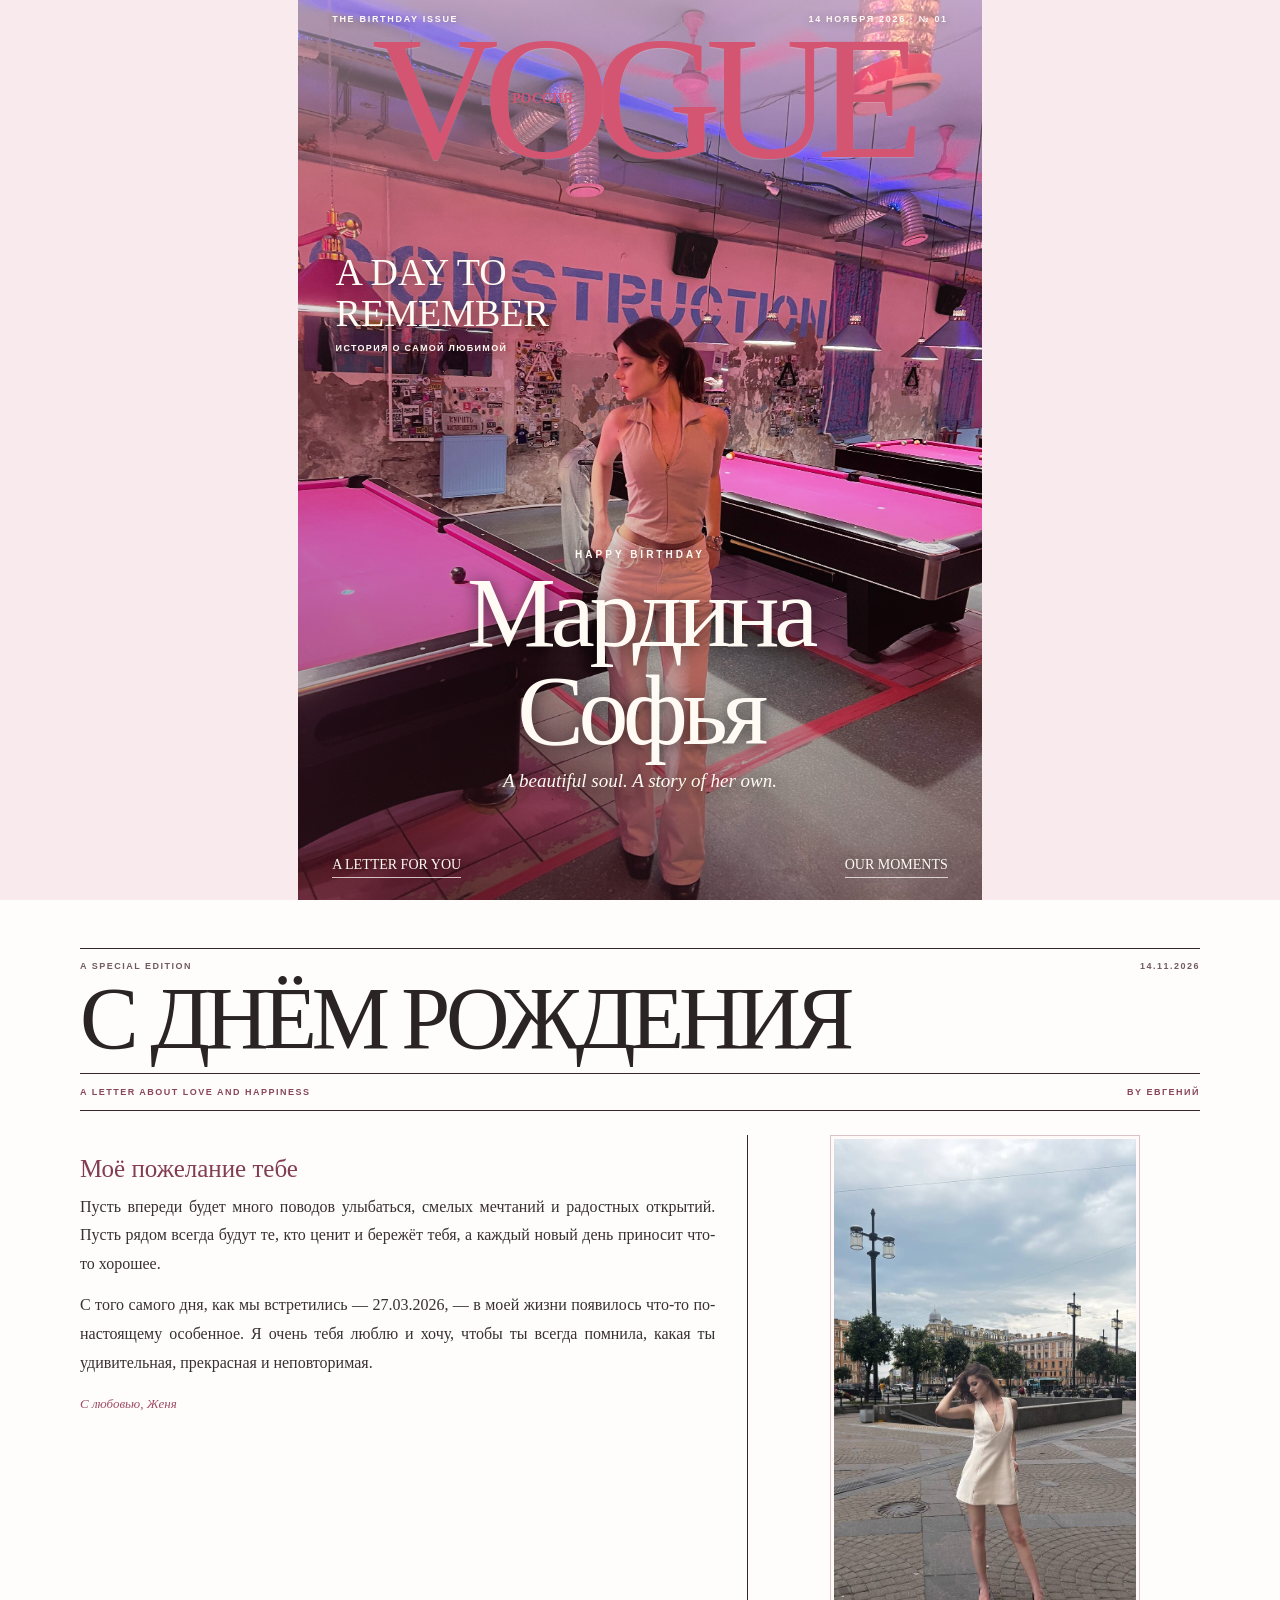
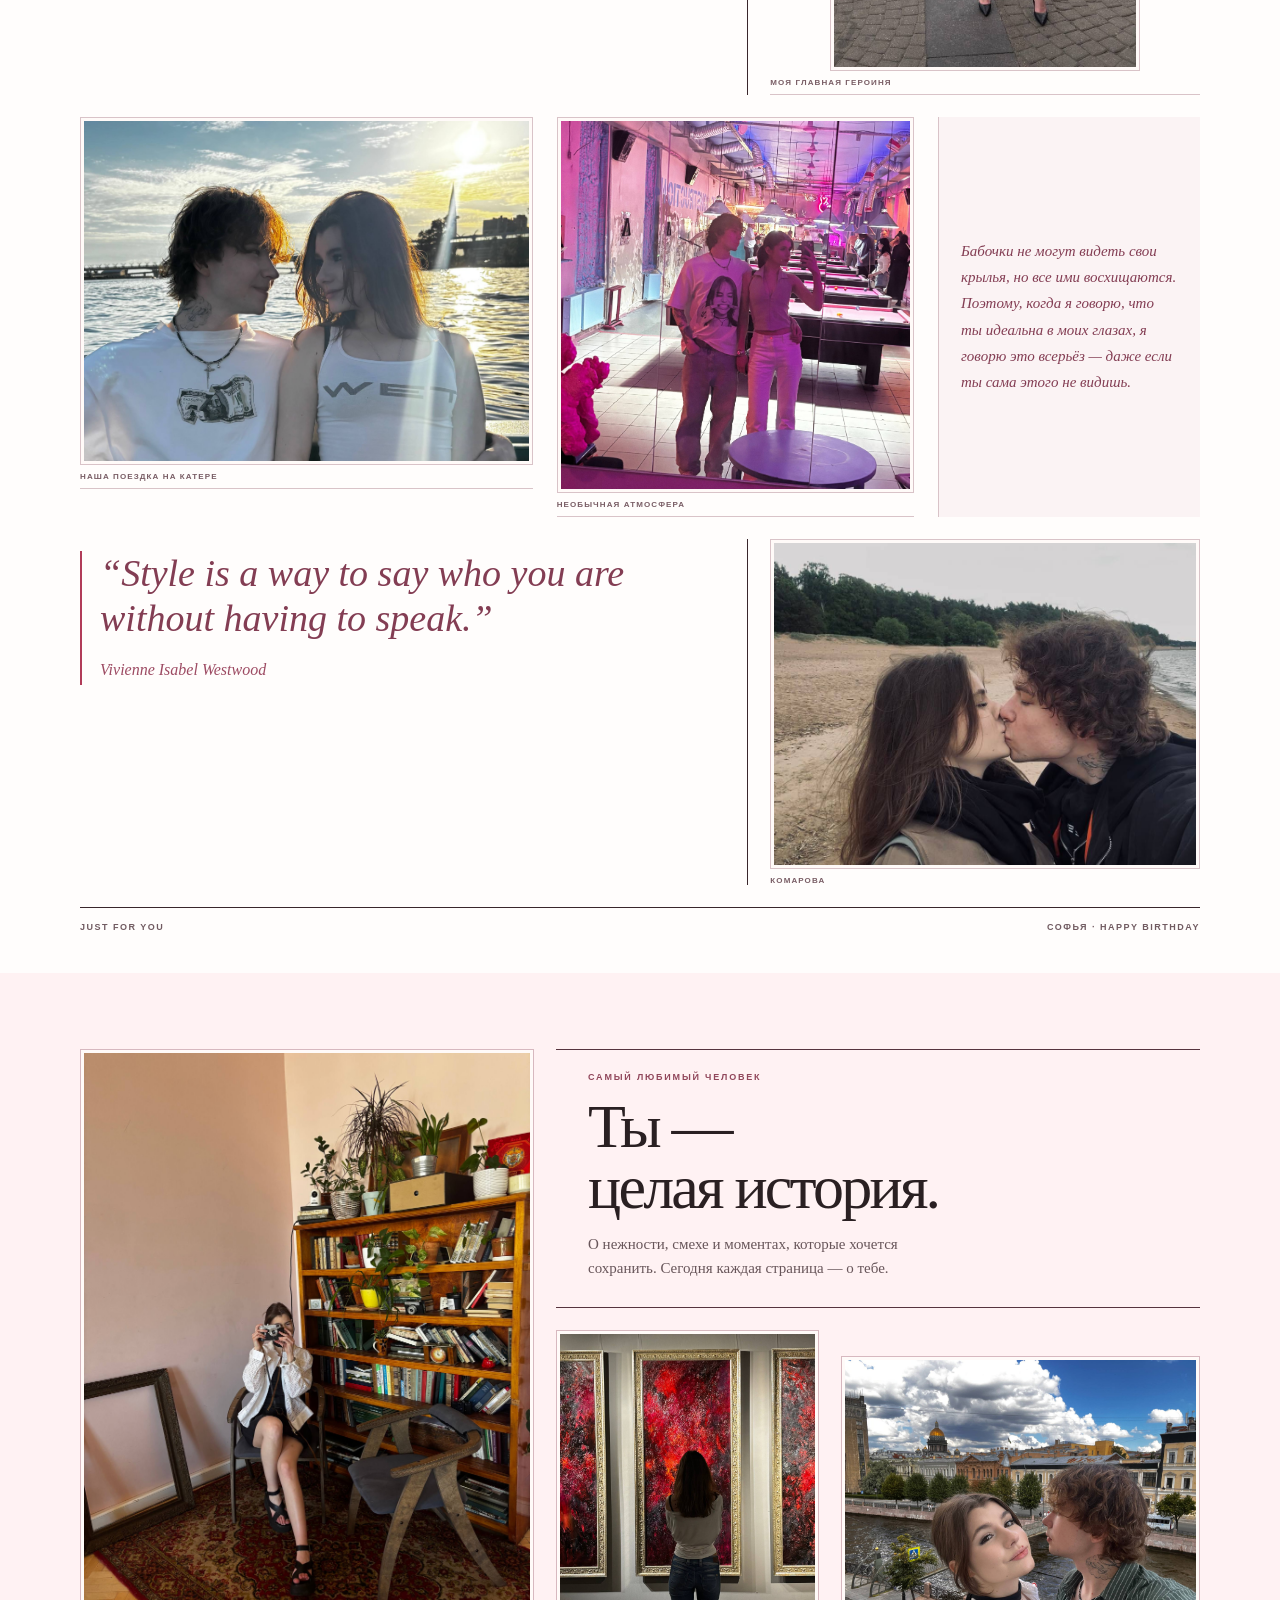
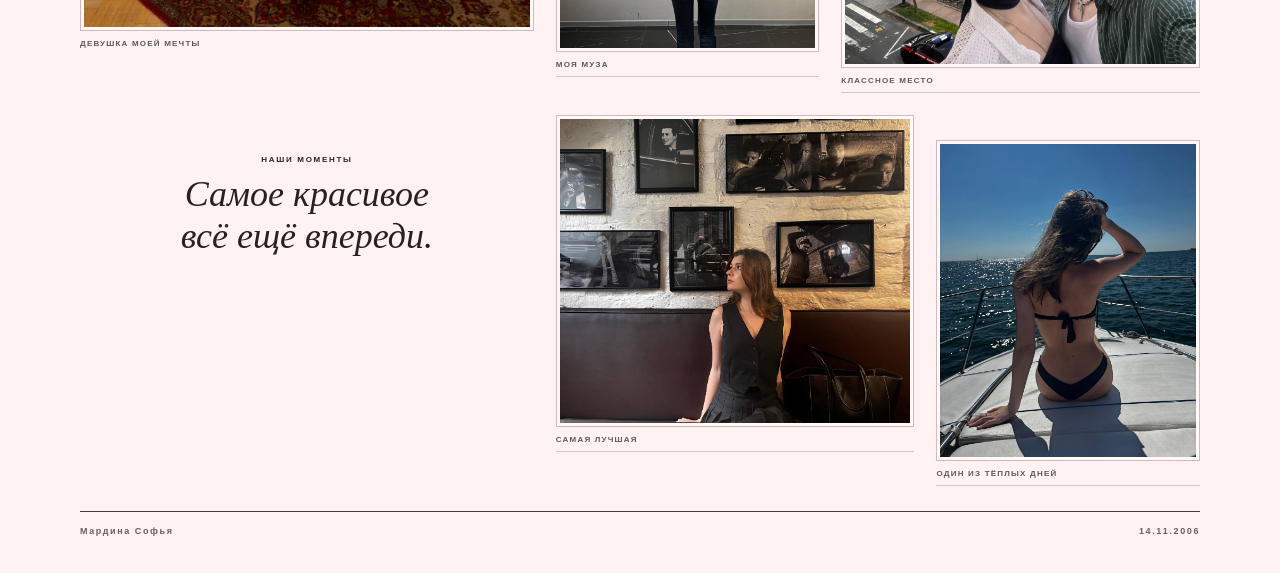
==== commit 47508a5b: "Update index.html" ====
--- a/index.html
+++ b/index.html
@@ -181,7 +181,7 @@
 						<div class="editorial-quote">
 							<span>НАШИ МОМЕНТЫ</span>
 							<p>Самое красивое<br />всё ещё впереди.</p>
-							<i aria-hidden="true">✳</i>
+						
 						</div>
 
 						<figure class="editorial-photo editorial-photo-wide">
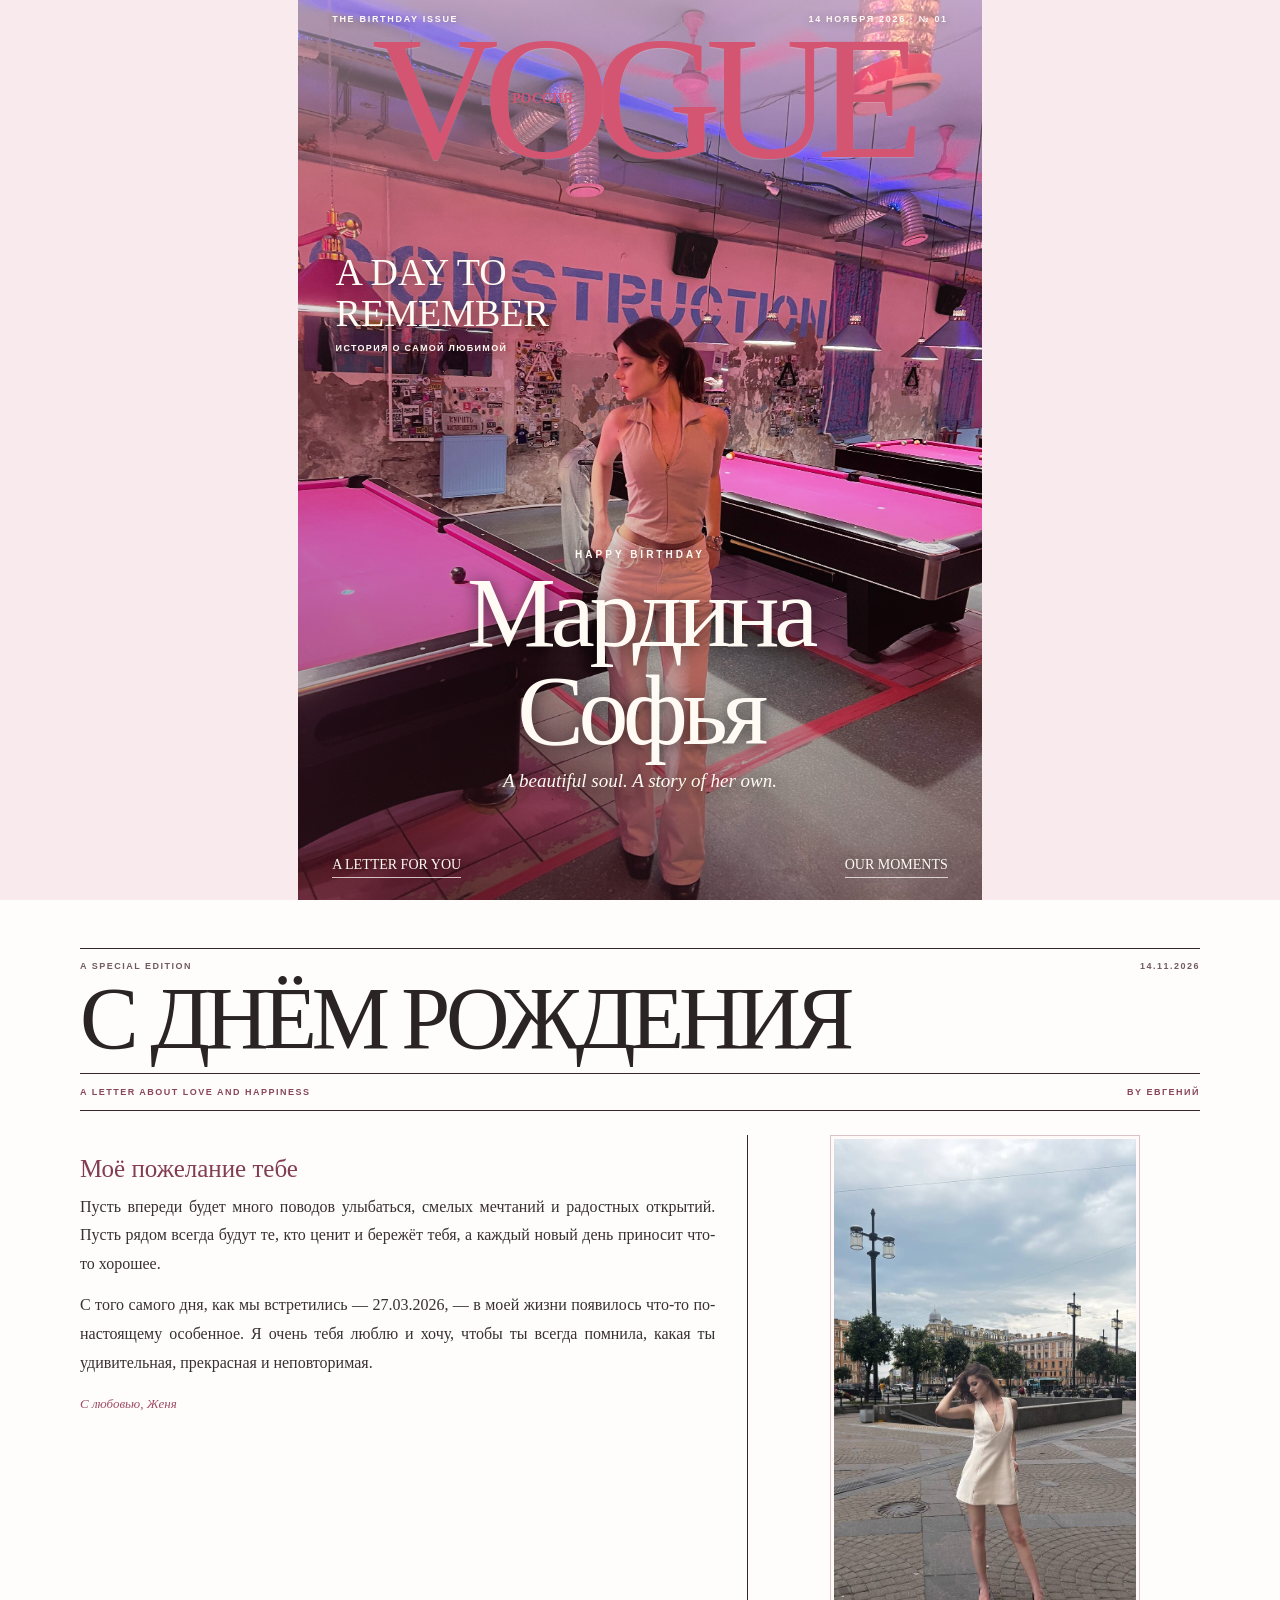
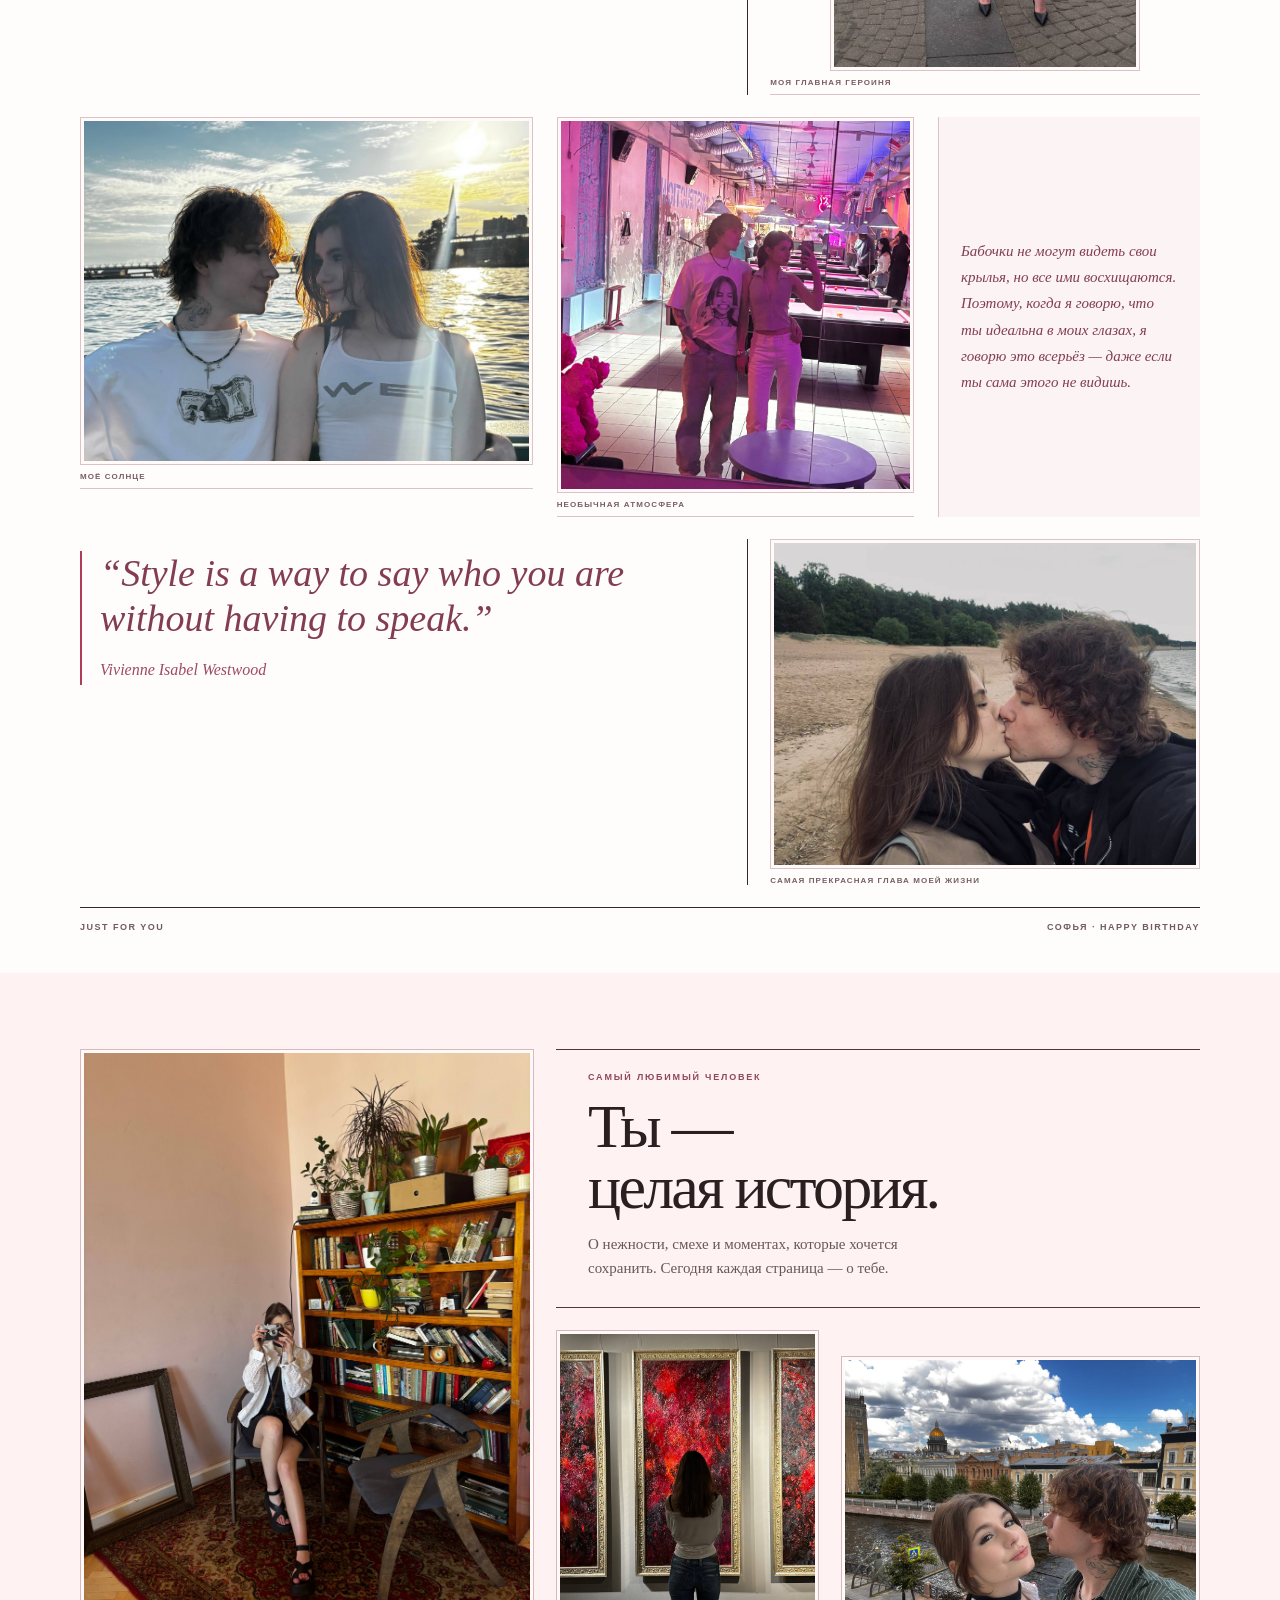
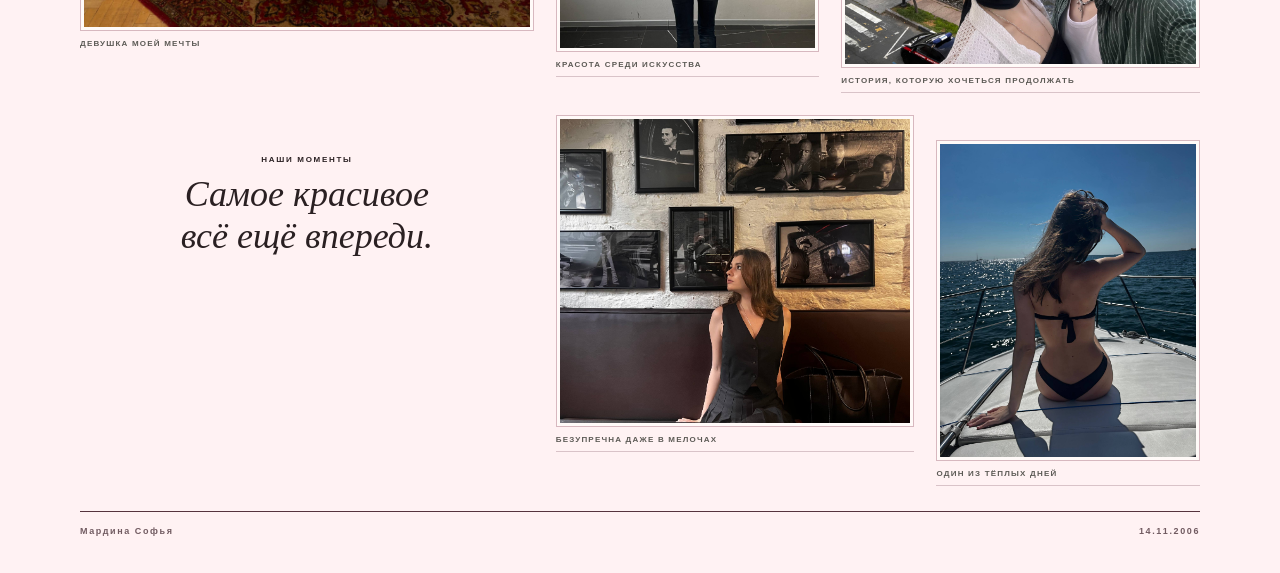
==== commit 4cf36384: "Restore index.html with original content" ====
--- a/index.html
+++ b/index.html
@@ -89,7 +89,7 @@
 								src="./img/на катере.jpg"
 								alt="Софья и Женя на катере на закате"
 							/>
-							<figcaption>НАША ПОЕЗДКА НА КАТЕРЕ</figcaption>
+							<figcaption>МОЁ СОЛНЦЕ</figcaption>
 						</figure>
 
 						<figure class="feature-photo feature-photo-middle">
@@ -124,7 +124,7 @@
 								src="./img/поцелуй.jpg"
 								alt="Софья и Женя целуются на берегу"
 							/>
-							<figcaption>КОМАРОВА</figcaption>
+							<figcaption>САМАЯ ПРЕКРАСНАЯ ГЛАВА МОЕЙ ЖИЗНИ</figcaption>
 						</figure>
 					</div>
 
@@ -166,7 +166,7 @@
 								src="./img/карины.jpg"
 								alt="Софья рассматривает картины в галерее"
 							/>
-							<figcaption>МОЯ МУЗА</figcaption>
+							<figcaption>КРАСОТА СРЕДИ ИСКУССТВА</figcaption>
 						</figure>
 
 						<figure class="editorial-photo editorial-photo-detail">
@@ -175,7 +175,7 @@
 								src="./img/на балконе.jpg"
 								alt="Софья и Женя вместе на балконе"
 							/>
-							<figcaption>КЛАССНОЕ МЕСТО</figcaption>
+							<figcaption>ИСТОРИЯ, КОТОРУЮ ХОЧЕТЬСЯ ПРОДОЛЖАТЬ</figcaption>
 						</figure>
 
 						<div class="editorial-quote">
@@ -190,7 +190,7 @@
 								src="./img/в заведении.jpg"
 								alt="Софья в чёрном образе в заведении"
 							/>
-							<figcaption>САМАЯ ЛУЧШАЯ</figcaption>
+							<figcaption>БЕЗУПРЕЧНА ДАЖЕ В МЕЛОЧАХ</figcaption>
 						</figure>
 
 						<figure class="editorial-photo editorial-photo-small">
